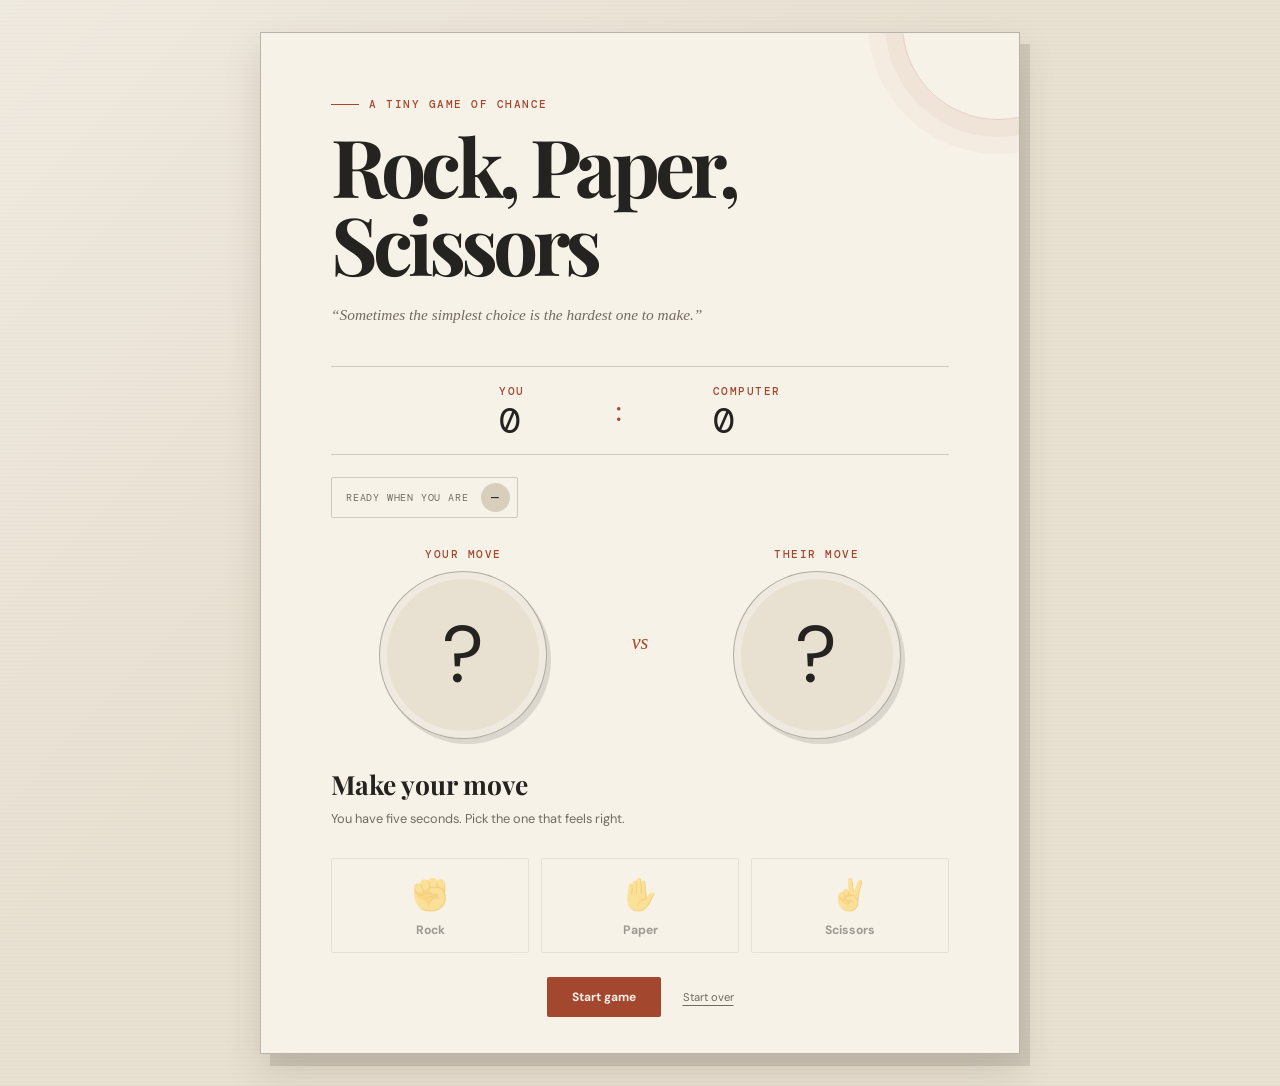
==== Rock-Paper-Scissor/index.html @ 1cf25c14 "Add files via upload" ====
<!DOCTYPE html>
<html lang="en">

<head>
    <meta charset="UTF-8">
    <meta name="viewport" content="width=device-width, initial-scale=1.0">
    <title>Rock, Paper, Scissors</title>
    <link rel="stylesheet" href="rock_paper_scissor.css">
</head>

<body>
    <main class="game" aria-labelledby="game-title">
        <header class="intro">
            <p class="eyebrow">A tiny game of chance</p>
            <h1 id="game-title">Rock, Paper, Scissors</h1>
            <p class="quote">“Sometimes the simplest choice is the hardest one to make.”</p>
        </header>

        <section class="scoreboard" aria-label="Scoreboard">
            <div class="score"><span>You</span><strong id="playerScore">0</strong></div>
            <div class="score-divider">:</div>
            <div class="score"><span>Computer</span><strong id="computerScore">0</strong></div>
        </section>

        <div class="round-timer" aria-live="polite">
            <span id="timerLabel">Time to choose</span>
            <strong id="timer">5</strong>
        </div>

        <section class="battle" aria-label="Current round">
            <div class="side">
                <span class="side-label">Your move</span>
                <div class="hand" id="playerHand" aria-live="polite">?</div>
            </div>
            <span class="versus">vs</span>
            <div class="side">
                <span class="side-label">Their move</span>
                <div class="hand" id="computerHand" aria-live="polite">?</div>
            </div>
        </section>

        <p class="result" id="result" aria-live="polite">Make your move</p>
        <p class="message" id="message">No pressure. Pick the one that feels right.</p>

        <section class="choices" aria-label="Choose your move">
            <button class="choice" data-choice="rock" type="button">
                <span class="choice-icon">✊</span>
                <span>Rock</span>
            </button>
            <button class="choice" data-choice="paper" type="button">
                <span class="choice-icon">✋</span>
                <span>Paper</span>
            </button>
            <button class="choice" data-choice="scissors" type="button">
                <span class="choice-icon">✌️</span>
                <span>Scissors</span>
            </button>
        </section>

        <div class="game-actions">
            <button class="start" id="startButton" type="button">Start game</button>
            <button class="reset" id="resetButton" type="button">Start over</button>
        </div>
    </main>

    <script src="rock_paper_scissor.js"></script>
</body>

</html>
---- Rock-Paper-Scissor/rock_paper_scissor.css ----
@import url('https://fonts.googleapis.com/css2?family=DM+Mono:wght@400;500&family=DM+Sans:wght@400;500;700&family=Playfair+Display:wght@600;700&display=swap');

:root {
    --paper: #e8e0d1;
    --paper-dark: #d8cebc;
    --ink: #25231f;
    --soft-ink: #716b60;
    --rust: #a4472f;
    --rust-dark: #823725;
    --yellow: #d6aa48;
    --white: #f7f2e8;
    --hairline: rgba(37, 35, 31, .2);
}

* {
    box-sizing: border-box;
}

body {
    min-height: 100vh;
    margin: 0;
    padding: 32px 18px;
    display: grid;
    place-items: center;
    color: var(--ink);
    background-color: var(--paper);
    background-image:
        linear-gradient(135deg, rgba(255, 255, 255, .32), transparent 42%),
        repeating-linear-gradient(0deg, rgba(80, 62, 35, .025) 0 1px, transparent 1px 4px);
    font-family: 'DM Sans', Arial, sans-serif;
}

.game {
    position: relative;
    width: min(100%, 760px);
    padding: clamp(30px, 6vw, 64px) clamp(22px, 7vw, 70px) 36px;
    overflow: hidden;
    border: 1px solid rgba(37, 35, 31, .3);
    background: var(--white);
    box-shadow: 10px 12px 0 rgba(37, 35, 31, .12), 0 18px 35px rgba(65, 48, 27, .14);
}

.game::before {
    position: absolute;
    width: 190px;
    height: 190px;
    top: -105px;
    right: -75px;
    content: '';
    border: 1px solid rgba(164, 71, 47, .2);
    border-radius: 50%;
    box-shadow: 0 0 0 17px rgba(164, 71, 47, .05), 0 0 0 34px rgba(164, 71, 47, .04);
    pointer-events: none;
}

.intro {
    position: relative;
    margin-bottom: 39px;
    text-align: left;
}

.eyebrow,
.side-label,
.score span {
    color: var(--rust);
    font-family: 'DM Mono', monospace;
    font-size: .67rem;
    font-weight: 500;
    letter-spacing: .14em;
    text-transform: uppercase;
}

.eyebrow {
    display: flex;
    align-items: center;
    gap: 10px;
    margin: 0 0 15px;
}

.eyebrow::before {
    width: 28px;
    height: 1px;
    content: '';
    background: var(--rust);
}

h1 {
    max-width: 590px;
    margin: 0;
    color: var(--ink);
    font-family: 'Playfair Display', Georgia, serif;
    font-size: clamp(2.45rem, 7vw, 5rem);
    line-height: .98;
    letter-spacing: -.06em;
}

.quote {
    max-width: 410px;
    margin: 20px 0 0;
    color: var(--soft-ink);
    font-family: Georgia, serif;
    font-size: .96rem;
    font-style: italic;
    line-height: 1.55;
}

.scoreboard {
    display: flex;
    align-items: center;
    justify-content: center;
    gap: clamp(25px, 9vw, 90px);
    margin-bottom: 22px;
    padding: 17px 12px 15px;
    border-top: 1px solid var(--hairline);
    border-bottom: 1px solid var(--hairline);
}

.score {
    display: grid;
    gap: 5px;
}

.score strong {
    color: var(--ink);
    font-family: 'DM Mono', monospace;
    font-size: 2.25rem;
    font-weight: 400;
    line-height: 1;
}

.score-divider {
    color: var(--rust);
    font-family: Georgia, serif;
    font-size: 1.8rem;
}

.round-timer {
    display: inline-flex;
    align-items: center;
    gap: 12px;
    margin: 0 auto 29px;
    padding: 5px 7px 5px 14px;
    border: 1px solid var(--hairline);
    border-radius: 2px;
    color: var(--soft-ink);
    font-family: 'DM Mono', monospace;
    font-size: .63rem;
    letter-spacing: .08em;
    text-transform: uppercase;
    transition: background .2s ease, color .2s ease, border-color .2s ease;
}

.round-timer strong {
    display: grid;
    width: 29px;
    height: 29px;
    place-items: center;
    border-radius: 50%;
    background: var(--ink);
    color: var(--white);
    font-size: .8rem;
    font-weight: 400;
}

.round-timer.urgent {
    border-color: var(--rust);
    color: var(--rust);
}

.round-timer.urgent strong {
    background: var(--rust);
}

.round-timer.resting strong {
    background: var(--paper-dark);
    color: var(--ink);
}

.battle {
    display: grid;
    grid-template-columns: 1fr auto 1fr;
    align-items: center;
    gap: clamp(12px, 4vw, 36px);
    margin: 0 auto 27px;
}

.side {
    display: grid;
    justify-items: center;
    gap: 10px;
}

.hand {
    display: grid;
    width: min(100%, 168px);
    aspect-ratio: 1;
    place-items: center;
    border: 1px solid rgba(37, 35, 31, .28);
    border-radius: 50%;
    background: var(--paper);
    box-shadow: inset 0 0 0 7px rgba(255, 255, 255, .3), 4px 5px 0 rgba(37, 35, 31, .13);
    font-size: clamp(3.1rem, 10vw, 5rem);
    line-height: 1;
}

.versus {
    color: var(--rust);
    font-family: Georgia, serif;
    font-size: 1.25rem;
    font-style: italic;
}

.result {
    margin: 0 0 7px;
    font-family: 'Playfair Display', Georgia, serif;
    font-size: 1.65rem;
    font-weight: 700;
}

.message {
    min-height: 22px;
    margin: 0 0 27px;
    color: var(--soft-ink);
    font-size: .8rem;
    line-height: 1.5;
}

.choices {
    display: grid;
    grid-template-columns: repeat(3, 1fr);
    gap: 12px;
}

.choice,
.start,
.reset {
    border: 0;
    font: inherit;
    cursor: pointer;
    transition: transform .16s ease, background .16s ease, border-color .16s ease, color .16s ease, opacity .16s ease;
}

.choice {
    display: grid;
    justify-items: center;
    gap: 8px;
    padding: 16px 8px 14px;
    border: 1px solid var(--hairline);
    border-radius: 2px;
    background: transparent;
    color: var(--ink);
    font-size: .76rem;
    font-weight: 700;
}

.choice-icon {
    font-size: 1.9rem;
}

.choice:hover:not(:disabled) {
    transform: translateY(-3px);
    border-color: var(--rust);
    background: #f1e5d1;
}

.choice:active:not(:disabled) {
    transform: translateY(0);
}

.choice:disabled {
    cursor: not-allowed;
    opacity: .42;
}

.game-actions {
    display: flex;
    align-items: center;
    justify-content: center;
    gap: 22px;
    margin-top: 24px;
}

.start {
    padding: 12px 25px;
    border-radius: 2px;
    background: var(--rust);
    color: var(--white);
    font-size: .75rem;
    font-weight: 700;
}

.start:hover {
    transform: translateY(-2px);
    background: var(--rust-dark);
}

.reset {
    padding: 8px 0;
    background: transparent;
    color: var(--soft-ink);
    font-size: .7rem;
    text-decoration: underline;
    text-underline-offset: 4px;
}

.reset:hover {
    color: var(--rust);
}

.choice:focus-visible,
.start:focus-visible,
.reset:focus-visible {
    outline: 2px solid var(--yellow);
    outline-offset: 4px;
}

@media (max-width: 500px) {
    body {
        padding: 12px 9px;
    }

    .game {
        padding: 30px 15px 27px;
    }

    .intro {
        margin-bottom: 31px;
    }

    .battle {
        gap: 8px;
    }

    .hand {
        box-shadow: inset 0 0 0 5px rgba(255, 255, 255, .3), 3px 4px 0 rgba(37, 35, 31, .13);
    }

    .side-label {
        font-size: .56rem;
    }

    .quote {
        font-size: .9rem;
    }
}

@media (prefers-reduced-motion: reduce) {

    *,
    *::before,
    *::after {
        transition-duration: .01ms !important;
    }
}
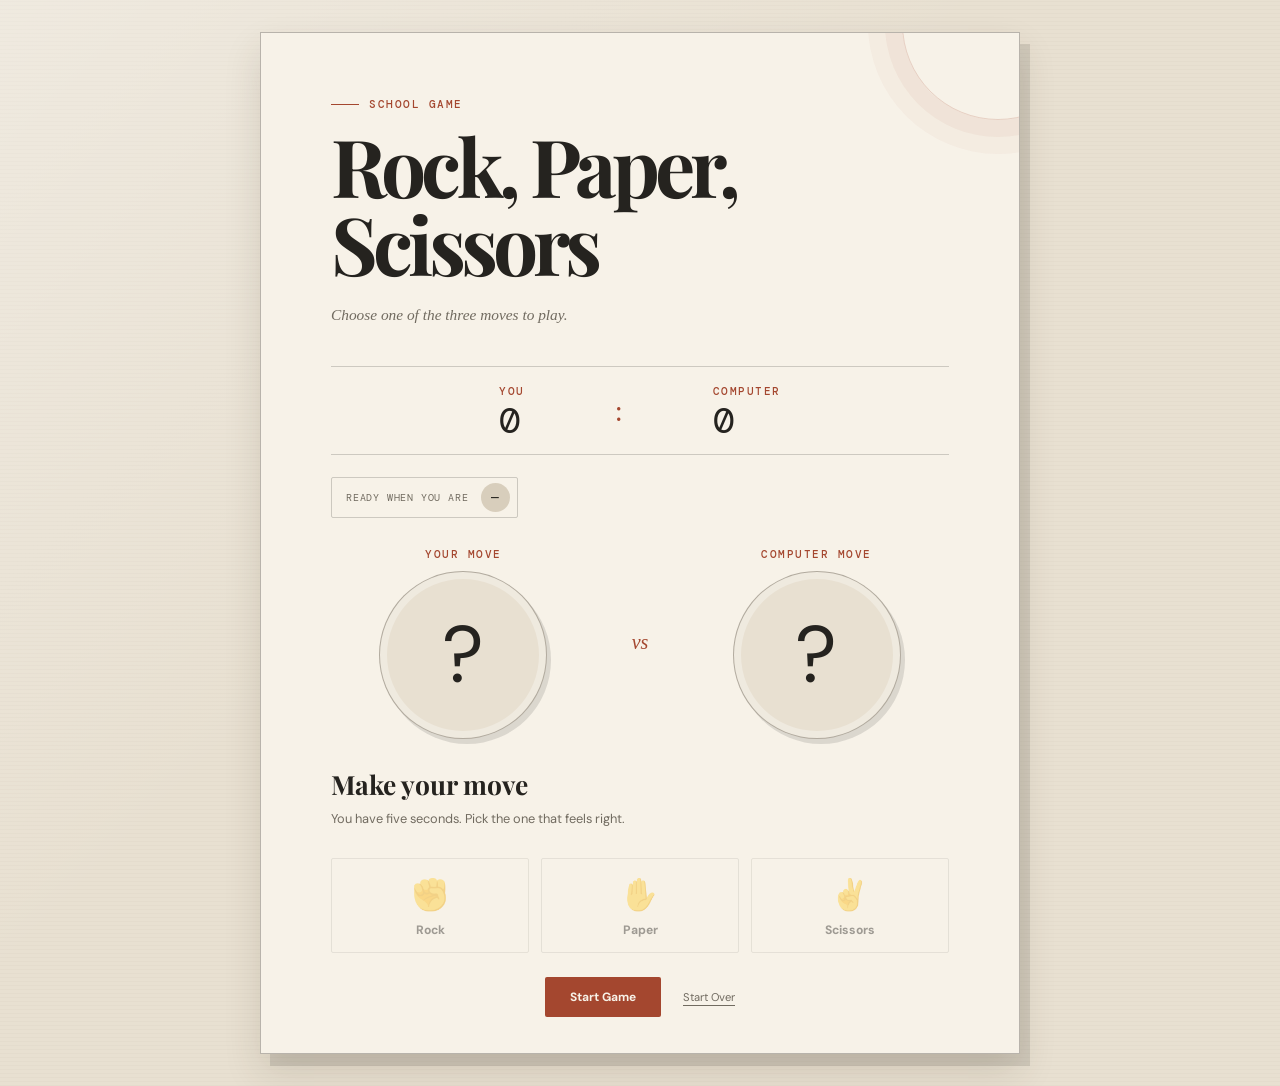
==== commit 8dbbdbf5: "index.html" ====
--- a/Rock-Paper-Scissor/index.html
+++ b/Rock-Paper-Scissor/index.html
@@ -1,48 +1,52 @@
 <!DOCTYPE html>
 <html lang="en">
-
 <head>
     <meta charset="UTF-8">
     <meta name="viewport" content="width=device-width, initial-scale=1.0">
     <title>Rock, Paper, Scissors</title>
     <link rel="stylesheet" href="rock_paper_scissor.css">
 </head>
-
 <body>
-    <main class="game" aria-labelledby="game-title">
+    <main class="game">
         <header class="intro">
-            <p class="eyebrow">A tiny game of chance</p>
-            <h1 id="game-title">Rock, Paper, Scissors</h1>
-            <p class="quote">“Sometimes the simplest choice is the hardest one to make.”</p>
+            <p class="eyebrow">School Game</p>
+            <h1>Rock, Paper, Scissors</h1>
+            <p class="quote">Choose one of the three moves to play.</p>
         </header>
 
-        <section class="scoreboard" aria-label="Scoreboard">
-            <div class="score"><span>You</span><strong id="playerScore">0</strong></div>
-            <div class="score-divider">:</div>
-            <div class="score"><span>Computer</span><strong id="computerScore">0</strong></div>
+        <section class="scoreboard" aria-label="Score">
+            <div class="score">
+                <span>You</span>
+                <strong id="playerScore">0</strong>
+            </div>
+            <span class="score-divider">:</span>
+            <div class="score">
+                <span>Computer</span>
+                <strong id="computerScore">0</strong>
+            </div>
         </section>
 
         <div class="round-timer" aria-live="polite">
-            <span id="timerLabel">Time to choose</span>
-            <strong id="timer">5</strong>
+            <span id="timerLabel">Ready</span>
+            <strong id="timer">-</strong>
         </div>
 
-        <section class="battle" aria-label="Current round">
+        <section class="battle" aria-label="Current moves">
             <div class="side">
                 <span class="side-label">Your move</span>
-                <div class="hand" id="playerHand" aria-live="polite">?</div>
+                <div class="hand" id="playerHand">?</div>
             </div>
             <span class="versus">vs</span>
             <div class="side">
-                <span class="side-label">Their move</span>
-                <div class="hand" id="computerHand" aria-live="polite">?</div>
+                <span class="side-label">Computer move</span>
+                <div class="hand" id="computerHand">?</div>
             </div>
         </section>
 
-        <p class="result" id="result" aria-live="polite">Make your move</p>
-        <p class="message" id="message">No pressure. Pick the one that feels right.</p>
+        <p class="result" id="result" aria-live="polite">Press Start Game to begin</p>
+        <p class="message" id="message">You will have five seconds to choose.</p>
 
-        <section class="choices" aria-label="Choose your move">
+        <section class="choices" aria-label="Choose a move">
             <button class="choice" data-choice="rock" type="button">
                 <span class="choice-icon">✊</span>
                 <span>Rock</span>
@@ -58,12 +62,11 @@
         </section>
 
         <div class="game-actions">
-            <button class="start" id="startButton" type="button">Start game</button>
-            <button class="reset" id="resetButton" type="button">Start over</button>
+            <button class="start" id="startButton" type="button">Start Game</button>
+            <button class="reset" id="resetButton" type="button">Start Over</button>
         </div>
     </main>
 
     <script src="rock_paper_scissor.js"></script>
 </body>
-
-</html>+</html>
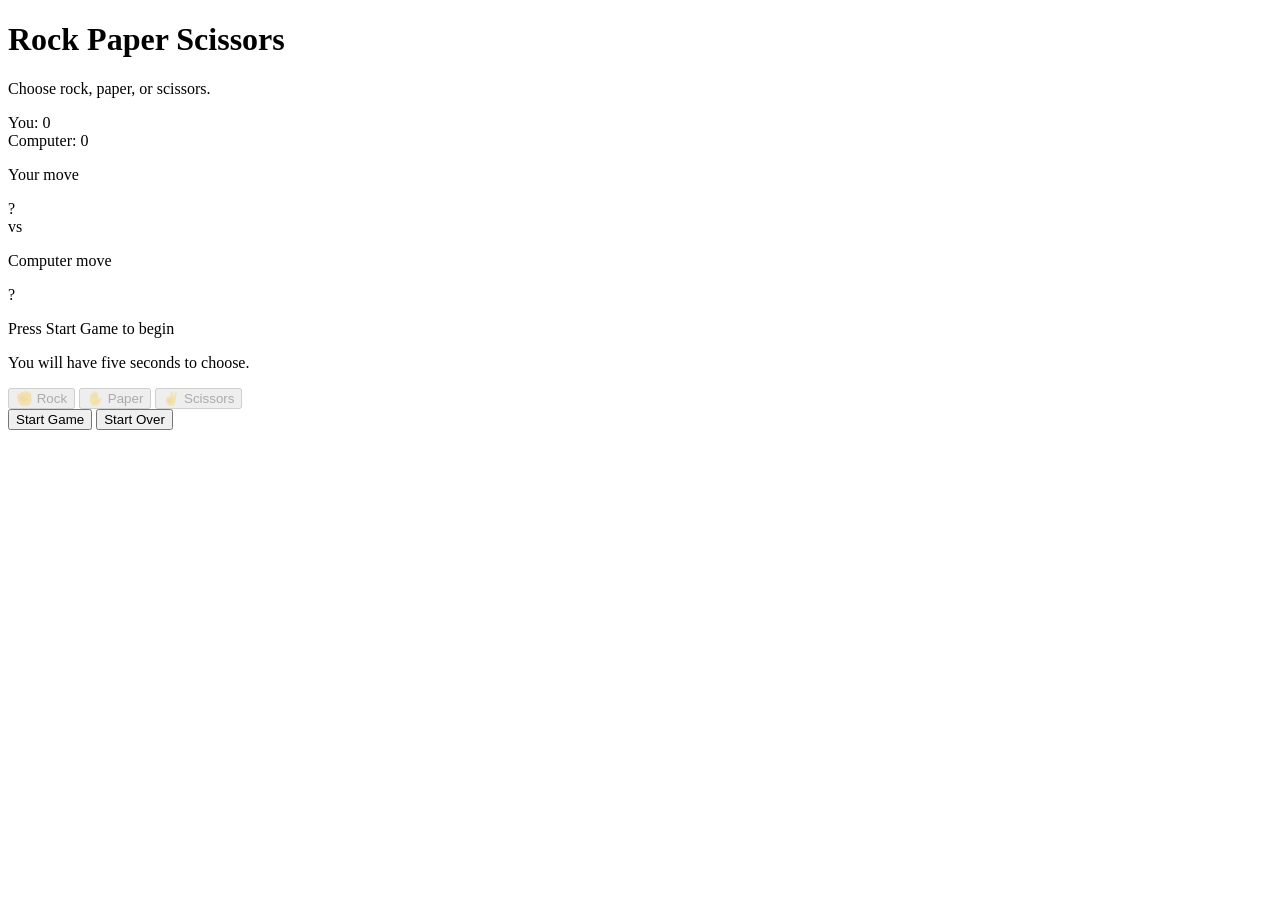
==== commit 1623053b: "index.html" ====
--- a/Rock-Paper-Scissor/index.html
+++ b/Rock-Paper-Scissor/index.html
@@ -1,71 +1,43 @@
 <!DOCTYPE html>
-<html lang="en">
+<html>
 <head>
-    <meta charset="UTF-8">
-    <meta name="viewport" content="width=device-width, initial-scale=1.0">
-    <title>Rock, Paper, Scissors</title>
-    <link rel="stylesheet" href="rock_paper_scissor.css">
+    <title>Rock Paper Scissor</title>
+    <link rel="stylesheet" href="rock_paper_scissor.js">
 </head>
 <body>
-    <main class="game">
-        <header class="intro">
-            <p class="eyebrow">School Game</p>
-            <h1>Rock, Paper, Scissors</h1>
-            <p class="quote">Choose one of the three moves to play.</p>
-        </header>
+    <div class="game">
+        <h1>Rock Paper Scissors</h1>
+        <p>Choose rock, paper, or scissors.</p>
 
-        <section class="scoreboard" aria-label="Score">
-            <div class="score">
-                <span>You</span>
-                <strong id="playerScore">0</strong>
-            </div>
-            <span class="score-divider">:</span>
-            <div class="score">
-                <span>Computer</span>
-                <strong id="computerScore">0</strong>
-            </div>
-        </section>
-
-        <div class="round-timer" aria-live="polite">
-            <span id="timerLabel">Ready</span>
-            <strong id="timer">-</strong>
+        <div class="score">
+            <div>You: <span id="playerScore">0</span></div>
+            <div>Computer: <span id="computerScore">0</span></div>
         </div>
 
-        <section class="battle" aria-label="Current moves">
-            <div class="side">
-                <span class="side-label">Your move</span>
+        <div class="moves">
+            <div>
+                <p>Your move</p>
                 <div class="hand" id="playerHand">?</div>
             </div>
-            <span class="versus">vs</span>
-            <div class="side">
-                <span class="side-label">Computer move</span>
+            <div class="vs">vs</div>
+            <div>
+                <p>Computer move</p>
                 <div class="hand" id="computerHand">?</div>
             </div>
-        </section>
+        </div>
 
-        <p class="result" id="result" aria-live="polite">Press Start Game to begin</p>
-        <p class="message" id="message">You will have five seconds to choose.</p>
+        <p id="result">Press Start Game to begin</p>
+        <p id="message">Choose a move to play.</p>
 
-        <section class="choices" aria-label="Choose a move">
-            <button class="choice" data-choice="rock" type="button">
-                <span class="choice-icon">✊</span>
-                <span>Rock</span>
-            </button>
-            <button class="choice" data-choice="paper" type="button">
-                <span class="choice-icon">✋</span>
-                <span>Paper</span>
-            </button>
-            <button class="choice" data-choice="scissors" type="button">
-                <span class="choice-icon">✌️</span>
-                <span>Scissors</span>
-            </button>
-        </section>
+        <div class="choices">
+            <button class="choice" data-choice="rock" disabled>✊ Rock</button>
+            <button class="choice" data-choice="paper" disabled>✋ Paper</button>
+            <button class="choice" data-choice="scissors" disabled>✌️ Scissors</button>
+        </div>
 
-        <div class="game-actions">
-            <button class="start" id="startButton" type="button">Start Game</button>
-            <button class="reset" id="resetButton" type="button">Start Over</button>
-        </div>
-    </main>
+        <button id="startButton">Start Game</button>
+        <button id="resetButton">Start Over</button>
+    </div>
 
     <script src="rock_paper_scissor.js"></script>
 </body>
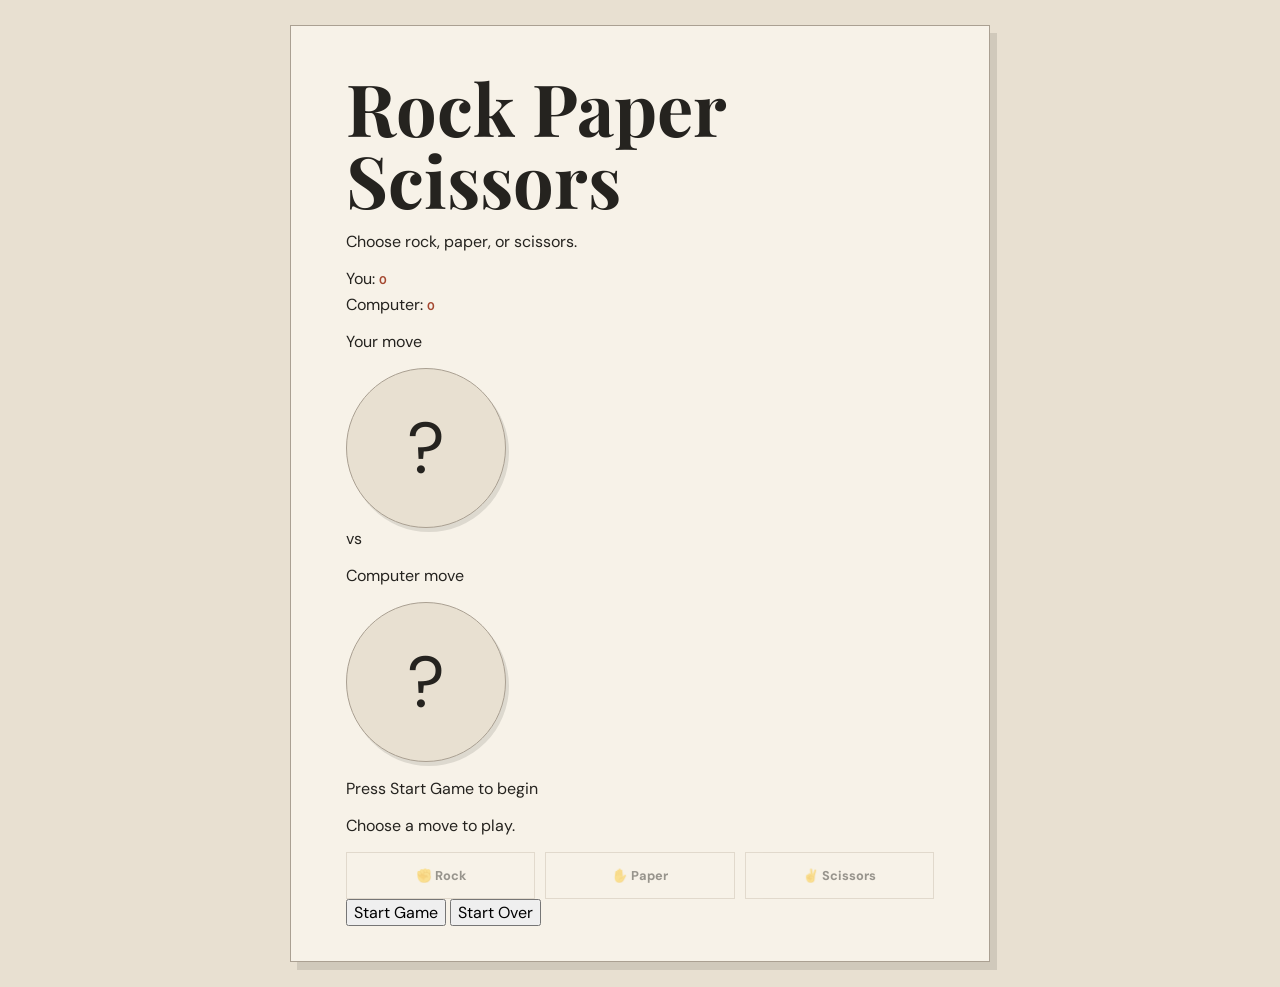
==== commit b3950f4d: "index.html" ====
--- a/Rock-Paper-Scissor/index.html
+++ b/Rock-Paper-Scissor/index.html
@@ -2,7 +2,7 @@
 <html>
 <head>
     <title>Rock Paper Scissor</title>
-    <link rel="stylesheet" href="rock_paper_scissor.js">
+    <link rel="stylesheet" href="rock_paper_scissor.css">
 </head>
 <body>
     <div class="game">
--- a/Rock-Paper-Scissor/rock_paper_scissor.css
+++ b/Rock-Paper-Scissor/rock_paper_scissor.css
@@ -0,0 +1,276 @@
+@import url('https://fonts.googleapis.com/css2?family=DM+Sans:wght@400;500;700&family=Playfair+Display:wght@600;700&display=swap');
+
+:root {
+    --background: #e8e0d1;
+    --card: #f7f2e8;
+    --text: #25231f;
+    --muted: #716b60;
+    --accent: #a4472f;
+    --border: #c8bdab;
+}
+
+* {
+    box-sizing: border-box;
+}
+
+body {
+    min-height: 100vh;
+    margin: 0;
+    padding: 25px 15px;
+    display: grid;
+    place-items: center;
+    background: var(--background);
+    color: var(--text);
+    font-family: 'DM Sans', Arial, sans-serif;
+}
+
+.game {
+    width: 100%;
+    max-width: 700px;
+    padding: 45px 55px 35px;
+    border: 1px solid #aaa092;
+    background: var(--card);
+    box-shadow: 7px 8px 0 rgba(37, 35, 31, .12);
+}
+
+.intro {
+    margin-bottom: 32px;
+}
+
+.eyebrow,
+.side-label,
+.score span {
+    color: var(--accent);
+    font-size: .7rem;
+    font-weight: 700;
+    letter-spacing: .1em;
+    text-transform: uppercase;
+}
+
+.eyebrow {
+    margin: 0 0 12px;
+}
+
+h1 {
+    margin: 0;
+    font-family: 'Playfair Display', Georgia, serif;
+    font-size: clamp(2.4rem, 7vw, 4.5rem);
+    line-height: 1;
+}
+
+.quote {
+    margin: 16px 0 0;
+    color: var(--muted);
+}
+
+.scoreboard {
+    display: flex;
+    align-items: center;
+    justify-content: center;
+    gap: 65px;
+    margin-bottom: 20px;
+    padding: 15px;
+    border-top: 1px solid var(--border);
+    border-bottom: 1px solid var(--border);
+}
+
+.score {
+    display: grid;
+    gap: 5px;
+}
+
+.score strong {
+    font-size: 2.2rem;
+    font-weight: 500;
+}
+
+.score-divider {
+    color: var(--accent);
+    font-size: 1.7rem;
+}
+
+.round-timer {
+    display: flex;
+    align-items: center;
+    gap: 12px;
+    width: fit-content;
+    margin: 0 auto 25px;
+    padding: 6px 8px 6px 12px;
+    border: 1px solid var(--border);
+    color: var(--muted);
+    font-size: .7rem;
+    text-transform: uppercase;
+}
+
+.round-timer strong {
+    display: grid;
+    width: 28px;
+    height: 28px;
+    place-items: center;
+    border-radius: 50%;
+    background: var(--text);
+    color: var(--card);
+}
+
+.round-timer.urgent {
+    border-color: var(--accent);
+    color: var(--accent);
+}
+
+.round-timer.urgent strong {
+    background: var(--accent);
+}
+
+.round-timer.resting strong {
+    background: var(--border);
+    color: var(--text);
+}
+
+.battle {
+    display: grid;
+    grid-template-columns: 1fr auto 1fr;
+    align-items: center;
+    gap: 25px;
+    margin-bottom: 25px;
+}
+
+.side {
+    display: grid;
+    justify-items: center;
+    gap: 10px;
+}
+
+.hand {
+    display: grid;
+    width: 160px;
+    max-width: 100%;
+    aspect-ratio: 1;
+    place-items: center;
+    border: 1px solid #aaa092;
+    border-radius: 50%;
+    background: var(--background);
+    box-shadow: 3px 4px 0 rgba(37, 35, 31, .12);
+    font-size: 4.5rem;
+}
+
+.versus {
+    color: var(--accent);
+    font-family: Georgia, serif;
+    font-style: italic;
+}
+
+.result {
+    margin: 0 0 7px;
+    font-family: 'Playfair Display', Georgia, serif;
+    font-size: 1.5rem;
+    font-weight: 700;
+}
+
+.message {
+    min-height: 22px;
+    margin: 0 0 25px;
+    color: var(--muted);
+    font-size: .85rem;
+}
+
+.choices {
+    display: grid;
+    grid-template-columns: repeat(3, 1fr);
+    gap: 10px;
+}
+
+button {
+    font: inherit;
+    cursor: pointer;
+}
+
+.choice {
+    display: grid;
+    justify-items: center;
+    gap: 7px;
+    padding: 14px 8px;
+    border: 1px solid var(--border);
+    background: transparent;
+    color: var(--text);
+    font-size: .8rem;
+    font-weight: 700;
+}
+
+.choice:hover:not(:disabled) {
+    border-color: var(--accent);
+    background: #f1e5d1;
+}
+
+.choice:disabled {
+    cursor: not-allowed;
+    opacity: .45;
+}
+
+.choice-icon {
+    font-size: 1.8rem;
+}
+
+.game-actions {
+    display: flex;
+    justify-content: center;
+    align-items: center;
+    gap: 22px;
+    margin-top: 22px;
+}
+
+.start {
+    padding: 11px 24px;
+    border: 0;
+    background: var(--accent);
+    color: var(--card);
+    font-size: .8rem;
+    font-weight: 700;
+}
+
+.start:hover {
+    background: #823725;
+}
+
+.reset {
+    padding: 8px 0;
+    border: 0;
+    background: transparent;
+    color: var(--muted);
+    font-size: .75rem;
+    text-decoration: underline;
+}
+
+.reset:hover {
+    color: var(--accent);
+}
+
+button:focus-visible {
+    outline: 2px solid #d6aa48;
+    outline-offset: 3px;
+}
+
+@media (max-width: 520px) {
+    body {
+        padding: 12px 8px;
+    }
+
+    .game {
+        padding: 30px 16px 25px;
+    }
+
+    .scoreboard {
+        gap: 35px;
+    }
+
+    .battle {
+        gap: 8px;
+    }
+
+    .hand {
+        font-size: 3.5rem;
+    }
+
+    .side-label {
+        font-size: .6rem;
+    }
+}
